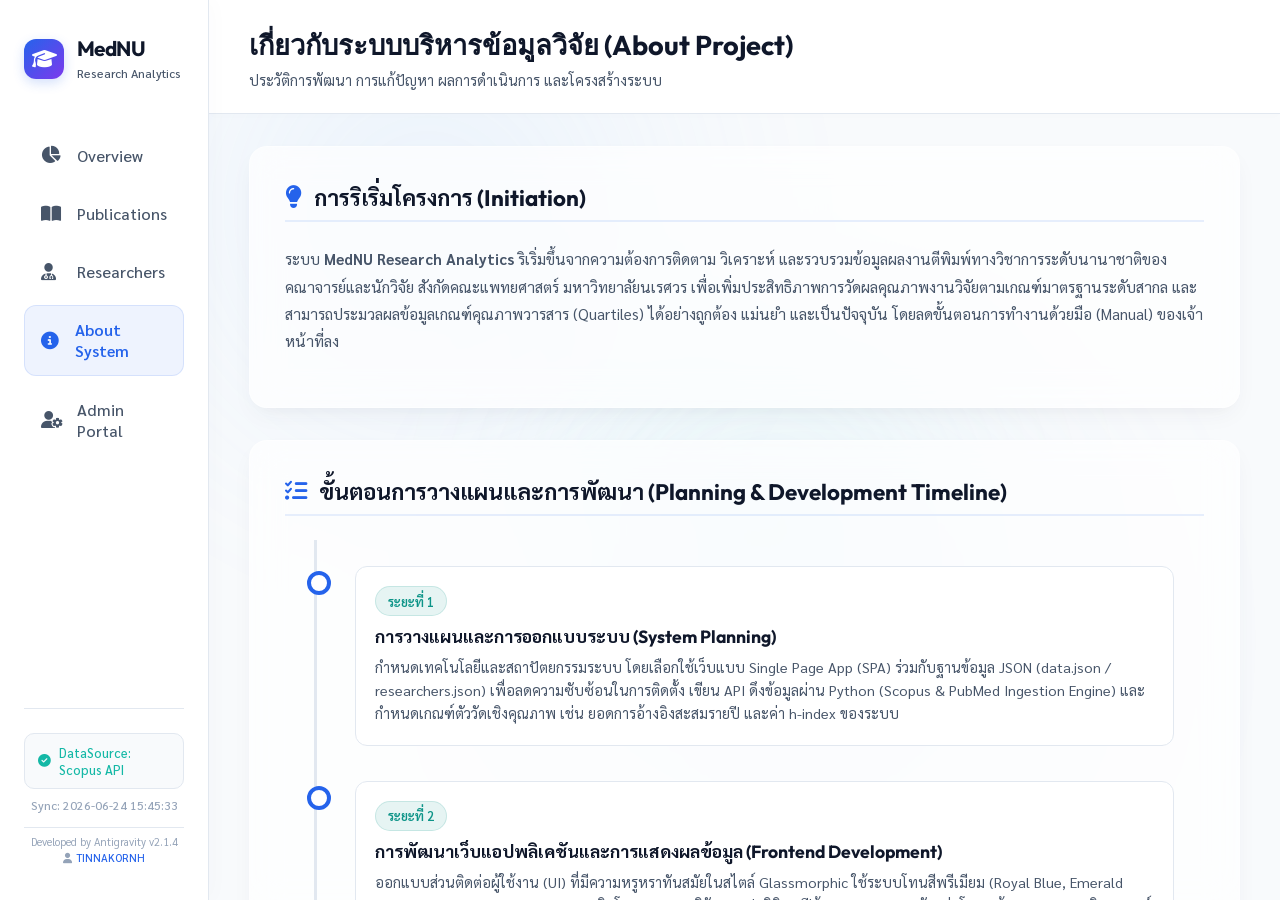
==== about.html @ 609b854b "Update about.html with detailed project review summaries" ====
<!DOCTYPE html>
<html lang="th">
<head>
    <meta charset="UTF-8">
    <meta name="viewport" content="width=device-width, initial-scale=1.0">
    <title>เกี่ยวกับระบบ - MedNU Research Analytics</title>
    <!-- Google Fonts -->
    <link rel="preconnect" href="https://fonts.googleapis.com">
    <link rel="preconnect" href="https://fonts.gstatic.com" crossorigin>
    <link href="https://fonts.googleapis.com/css2?family=Inter:wght@300;400;500;600;700&family=Outfit:wght@400;500;600;700;800&family=Sarabun:wght@300;400;500;600;700&display=swap" rel="stylesheet">
    <!-- FontAwesome Icons -->
    <link rel="stylesheet" href="https://cdnjs.cloudflare.com/ajax/libs/font-awesome/6.4.0/css/all.min.css">
    <!-- Main CSS stylesheet -->
    <link rel="stylesheet" href="styles.css">
    <style>
        body {
            font-family: 'Sarabun', 'Inter', sans-serif;
        }
        .about-card {
            background: rgba(255, 255, 255, 0.7);
            backdrop-filter: blur(16px);
            -webkit-backdrop-filter: blur(16px);
            border: 1px solid rgba(255, 255, 255, 0.4);
            border-radius: 18px;
            padding: 2.2rem;
            margin-bottom: 2rem;
            box-shadow: var(--shadow-soft);
        }
        .about-section-title {
            font-family: 'Outfit', 'Sarabun', sans-serif;
            font-size: 1.4rem;
            font-weight: 700;
            color: var(--text-primary);
            margin-bottom: 1.5rem;
            display: flex;
            align-items: center;
            gap: 0.75rem;
            border-bottom: 2.5px solid var(--accent-blue-glow);
            padding-bottom: 0.5rem;
        }
        .about-section-title i {
            color: var(--accent-blue);
        }
        .timeline {
            position: relative;
            max-width: 1200px;
            margin: 0 auto;
            padding: 1rem 0;
        }
        .timeline::after {
            content: '';
            position: absolute;
            width: 3px;
            background-color: var(--border-color);
            top: 0;
            bottom: 0;
            left: 30px;
            margin-left: -1.5px;
        }
        .timeline-item {
            padding: 10px 30px 25px 70px;
            position: relative;
            background-color: inherit;
            width: 100%;
        }
        .timeline-item::after {
            content: '';
            position: absolute;
            width: 16px;
            height: 16px;
            left: 22px;
            background-color: #ffffff;
            border: 4px solid var(--accent-blue);
            top: 15px;
            border-radius: 50%;
            z-index: 1;
            transition: all 0.2s ease;
        }
        .timeline-item:hover::after {
            transform: scale(1.2);
            background-color: var(--accent-blue);
        }
        .timeline-content {
            padding: 1.2rem;
            background: #ffffff;
            position: relative;
            border-radius: 12px;
            border: 1px solid var(--border-color);
            box-shadow: var(--shadow-sm);
        }
        .timeline-content h3 {
            font-family: 'Outfit', 'Sarabun', sans-serif;
            font-size: 1.1rem;
            font-weight: 700;
            margin-bottom: 0.5rem;
            color: var(--text-primary);
        }
        .timeline-content p {
            font-size: 0.9rem;
            color: var(--text-secondary);
            line-height: 1.6;
        }
        /* Sitemap Visual Style */
        .sitemap-grid {
            display: grid;
            grid-template-columns: repeat(auto-fit, minmax(220px, 1fr));
            gap: 1.5rem;
            margin-top: 1.5rem;
        }
        .sitemap-node {
            background: #ffffff;
            border: 1.5px solid var(--border-color);
            border-radius: 14px;
            padding: 1.5rem;
            text-align: center;
            transition: all 0.2s ease;
            cursor: pointer;
            text-decoration: none;
            display: block;
        }
        .sitemap-node:hover {
            transform: translateY(-3px);
            border-color: var(--accent-blue);
            box-shadow: var(--shadow-hover);
        }
        .sitemap-node i {
            font-size: 2.2rem;
            margin-bottom: 1rem;
            background: linear-gradient(135deg, var(--accent-blue), var(--accent-purple));
            -webkit-background-clip: text;
            -webkit-text-fill-color: transparent;
        }
        .sitemap-node h4 {
            font-family: 'Outfit', 'Sarabun', sans-serif;
            font-size: 1.05rem;
            font-weight: 700;
            color: var(--text-primary);
            margin-bottom: 0.5rem;
        }
        .sitemap-node p {
            font-size: 0.8rem;
            color: var(--text-secondary);
            line-height: 1.4;
        }
        .sitemap-connector {
            display: flex;
            align-items: center;
            justify-content: center;
            color: var(--text-muted);
            font-size: 1.5rem;
        }
        /* Status badge */
        .status-badge-custom {
            display: inline-flex;
            align-items: center;
            gap: 0.4rem;
            padding: 0.35rem 0.75rem;
            border-radius: 20px;
            font-size: 0.8rem;
            font-weight: 600;
            background: rgba(13, 148, 136, 0.1);
            color: var(--accent-teal);
            border: 1px solid rgba(13, 148, 136, 0.15);
        }
        .badge-purple {
            background: rgba(124, 58, 237, 0.1);
            color: var(--accent-purple);
            border: 1px solid rgba(124, 58, 237, 0.15);
        }
        /* Bullet Lists spacing */
        .thai-list {
            margin-left: 1.2rem;
            font-size: 0.9rem;
            color: var(--text-secondary);
            line-height: 1.7;
        }
        .thai-list li {
            margin-bottom: 0.4rem;
        }
    </style>
</head>
<body>
    <div class="glass-bg-blobs">
        <div class="blob blob-1"></div>
        <div class="blob blob-2"></div>
        <div class="blob blob-3"></div>
    </div>

    <div class="app-container">
        <!-- Sidebar Navigation -->
        <aside class="sidebar">
            <div class="sidebar-header">
                <div class="logo-icon">
                    <i class="fa-solid fa-graduation-cap"></i>
                </div>
                <div class="logo-text">
                    <h2>MedNU</h2>
                    <span>Research Analytics</span>
                </div>
            </div>
            
            <nav class="sidebar-nav">
                <a href="index.html" class="nav-item">
                    <i class="fa-solid fa-chart-pie"></i>
                    <span>Overview</span>
                </a>
                <a href="index.html#publications" class="nav-item">
                    <i class="fa-solid fa-book-open"></i>
                    <span>Publications</span>
                </a>
                <a href="index.html#authors" class="nav-item">
                    <i class="fa-solid fa-user-doctor"></i>
                    <span>Researchers</span>
                </a>
                <a href="about.html" class="nav-item active">
                    <i class="fa-solid fa-circle-info"></i>
                    <span>About System</span>
                </a>
                <a href="admin.html" class="nav-item">
                    <i class="fa-solid fa-user-gear"></i>
                    <span>Admin Portal</span>
                </a>
            </nav>

            <div class="sidebar-footer">
                <div class="datasource-badge" id="data-source-badge" style="color: #14b8a6; background: #f8fafc; border: 1px solid var(--border-color);">
                    <i class="fa-solid fa-circle-check"></i>
                    <span>DataSource: Scopus API</span>
                </div>
                <div class="updated-time" id="retrieved-at">
                    Sync: 2026-06-24 15:45:33
                </div>
                <div class="app-footnote" style="font-size: 0.68rem; color: var(--text-muted); text-align: center; margin-top: 0.4rem; line-height: 1.4; border-top: 1px solid var(--border-color); padding-top: 0.4rem; width: 100%;">
                    Developed by Antigravity v2.1.4<br><i class="fa-solid fa-user" style="font-size: 0.65rem; margin-right: 0.2rem; color: var(--text-muted);"></i><a href="mailto:tinnakornh@gmail.com" style="color: var(--accent-blue); text-decoration: none; font-weight: 500;">TINNAKORNH</a>
                </div>
            </div>
        </aside>

        <!-- Main Content Area -->
        <main class="main-content">
            <!-- Header -->
            <header class="content-header">
                <div class="header-title">
                    <h1>เกี่ยวกับระบบบริหารข้อมูลวิจัย (About Project)</h1>
                    <p>ประวัติการพัฒนา การแก้ปัญหา ผลการดำเนินการ และโครงสร้างระบบ</p>
                </div>
            </header>

            <!-- Scrollable Content Area -->
            <div class="dashboard-scroll-area">
                
                <!-- Section 1: Overview & Initiation -->
                <div class="about-card">
                    <div class="about-section-title">
                        <i class="fa-solid fa-lightbulb"></i>
                        <span>การริเริ่มโครงการ (Initiation)</span>
                    </div>
                    <p style="font-size: 0.95rem; color: var(--text-secondary); line-height: 1.8; margin-bottom: 1rem;">
                        ระบบ <strong>MedNU Research Analytics</strong> ริเริ่มขึ้นจากความต้องการติดตาม วิเคราะห์ และรวบรวมข้อมูลผลงานตีพิมพ์ทางวิชาการระดับนานาชาติของคณาจารย์และนักวิจัย สังกัดคณะแพทยศาสตร์ มหาวิทยาลัยนเรศวร เพื่อเพิ่มประสิทธิภาพการวัดผลคุณภาพงานวิจัยตามเกณฑ์มาตรฐานระดับสากล และสามารถประมวลผลข้อมูลเกณฑ์คุณภาพวารสาร (Quartiles) ได้อย่างถูกต้อง แม่นยำ และเป็นปัจจุบัน โดยลดขั้นตอนการทำงานด้วยมือ (Manual) ของเจ้าหน้าที่ลง
                    </p>
                </div>

                <!-- Section 2: Timeline of Project (Planning & Development) -->
                <div class="about-card">
                    <div class="about-section-title">
                        <i class="fa-solid fa-list-check"></i>
                        <span>ขั้นตอนการวางแผนและการพัฒนา (Planning & Development Timeline)</span>
                    </div>
                    
                    <div class="timeline">
                        <div class="timeline-item">
                            <div class="timeline-content">
                                <span class="status-badge-custom">ระยะที่ 1</span>
                                <h3 style="margin-top: 0.5rem;">การวางแผนและการออกแบบระบบ (System Planning)</h3>
                                <p>กำหนดเทคโนโลยีและสถาปัตยกรรมระบบ โดยเลือกใช้เว็บแบบ Single Page App (SPA) ร่วมกับฐานข้อมูล JSON (data.json / researchers.json) เพื่อลดความซับซ้อนในการติดตั้ง เขียน API ดึงข้อมูลผ่าน Python (Scopus & PubMed Ingestion Engine) และกำหนดเกณฑ์ตัววัดเชิงคุณภาพ เช่น ยอดการอ้างอิงสะสมรายปี และค่า h-index ของระบบ</p>
                            </div>
                        </div>

                        <div class="timeline-item">
                            <div class="timeline-content">
                                <span class="status-badge-custom">ระยะที่ 2</span>
                                <h3 style="margin-top: 0.5rem;">การพัฒนาเว็บแอปพลิเคชันและการแสดงผลข้อมูล (Frontend Development)</h3>
                                <p>ออกแบบส่วนติดต่อผู้ใช้งาน (UI) ที่มีความหรูหราทันสมัยในสไตล์ Glassmorphic ใช้ระบบโทนสีพรีเมียม (Royal Blue, Emerald Teal, Soft Indigo) แสดงผล KPI การเติบโตของผลงานวิจัย กราฟสถิติรายปีด้วย Chart.js และจัดกลุ่มโครงสร้างแผนก/สาขาวิชาแพทย์ได้อย่างสมบูรณ์แบบ</p>
                            </div>
                        </div>

                        <div class="timeline-item">
                            <div class="timeline-content">
                                <span class="status-badge-custom">ระยะที่ 3</span>
                                <h3 style="margin-top: 0.5rem;">การเชื่อมโยงระบบจัดการข้อมูลแบบ On-Demand (Admin Portal Sync)</h3>
                                <p>พัฒนาชุดควบคุม Admin Portal ที่สามารถจัดการรายชื่อนักวิจัย (Add/Edit/Delete Researchers) และเพิ่มฟีเจอร์กรอกข้อมูลบรรณานุกรมสำหรับบทความวิจัยที่ตกหล่น (เช่น Volume, Issue, Pages) พร้อมทั้งระบบการแปลง/บันทึกไฟล์สถิติในรูปแบบ Excel (CSV)</p>
                            </div>
                        </div>
                    </div>
                </div>

                <!-- Section 3: Troubleshooting -->
                <div class="about-card">
                    <div class="about-section-title">
                        <i class="fa-solid fa-screwdriver-wrench"></i>
                        <span>การแก้ไขปัญหาสำคัญในระหว่างพัฒนา (Troubleshooting)</span>
                    </div>
                    <ul class="thai-list">
                        <li><strong>ปัญหาข้อมูล Quartiles ไม่สลับตาม Selector:</strong> ได้รับการแก้ไขโดยการแยกฟิลด์เก็บข้อมูล Quartiles แยกขาดจากกันในฐานข้อมูล JSON สำหรับวารสารทั้งสองรูปแบบ (`quartile_scopus` และ `quartile_scimago`) ทำให้ฝั่งเบราว์เซอร์สามารถดึงค่าเพื่อแสดงสถิติและเครื่องหมายติ๊กถูกได้สอดคล้องตามตัวเลือกอย่างสมบูรณ์แบบ</li>
                        <li><strong>ปัญหาตาราง Matrix รายงานล้นขอบจอ:</strong> แก้ไขโดยการใช้หลักการเขียนบรรณานุกรมมาตรฐาน โดยการยุบข้อมูล Volume, Issue, Art No., และ Pages เข้าไปไว้ในคอลัมน์ Source Title รวมถึงกรองให้แสดงผลเฉพาะ First Author และ Corresponding Author ช่วยลดความกว้างของตารางและแสดงผลได้อย่างเหมาะสม พร้อมระบบจัดระเบียบ CSS แบบ Scroll wrapper</li>
                        <li><strong>ปัญหาข้อจำกัด API Key ภายนอกเน็ตเวิร์กมหาวิทยาลัย:</strong> เนื่องจาก Scopus API จะจำกัดสิทธิ์การขอข้อมูลหากดึงจากภายนอกไอพีมหาวิทยาลัย จึงได้จำกัดสิทธิ์การอัปเดตข้อมูล (Sync) ให้ทำได้เฉพาะในส่วนของ Admin Portal เพื่อให้ผู้ดูแลระบบที่เชื่อมต่อ NU Network หรือต่อ NU VPN เท่านั้นเป็นคนสั่งการดึงข้อมูล ส่วนหน้า Dashboard บุคคลทั่วไปได้เปลี่ยนปุ่มให้ทำหน้าที่รีเฟรชหน้าจอ (UI Refresh) แทน เพื่อความปลอดภัยของข้อมูลและรักษาความสมบูรณ์ 100% ของข้อมูลระบบ</li>
                        <li><strong>การรักษาความปลอดภัยของบัญชีผู้ใช้ใน Footnote:</strong> ทำการถอนข้อความระบุชื่อบัญชีตรงๆ (Account:) ออกเพื่อความปลอดภัยจากการอ่านข้อมูลหน้าจอ และทดแทนด้วยไอคอนสัญลักษณ์ระบุตัวตนบุคคลเพื่อความเป็นระเบียบและเป็นสากล</li>
                    </ul>
                </div>

                <!-- Section 4: Project Outcomes -->
                <div class="about-card">
                    <div class="about-section-title">
                        <i class="fa-solid fa-square-poll-vertical"></i>
                        <span>ผลการดำเนินการปัจจุบัน (Project Outcomes)</span>
                    </div>
                    <ul class="thai-list">
                        <li><strong>ยอดข้อมูลสิ่งพิมพ์สะสม:</strong> ระบบรองรับและจัดแสดงสถิติงานวิจัยสะสมของคณะแพทยศาสตร์มากกว่า 870 รายการ พร้อมประมวลผลคำนวณ h-index แบบเรียลไทม์บนหน้าจอ Dashboard</li>
                        <li><strong>เวอร์ชันที่เสถียรและระบบซอร์สโค้ด:</strong> พัฒนาเสร็จสิ้นบนโครงสร้างระบบเวอร์ชันเสถียร <strong>v2.1.4 Stable</strong> และอัปโหลดไฟล์โปรเจกต์ทั้งหมดขึ้นเก็บรักษาบน GitHub Repository เรียบร้อยแล้ว</li>
                        <li><strong>การประมวลรายงานเพื่อส่งต่อผู้บริหาร:</strong> ตารางรายงาน Reports Matrix มีความพร้อม 100% ในการจัดทำสเปรดชีตวิเคราะห์และดาวน์โหลดข้อมูลในรูปแบบ CSV (Excel) เพื่อใช้เสนอผู้บริหารคณะแพทยศาสตร์ได้ทันที</li>
                    </ul>
                </div>

                <!-- Section 5: Future Enhancements -->
                <div class="about-card">
                    <div class="about-section-title">
                        <i class="fa-solid fa-forward-step"></i>
                        <span>แนวทางการพัฒนาต่อเนื่องในอนาคต (Future Developments)</span>
                    </div>
                    <ul class="thai-list">
                        <li><strong>ระบบส่งรายงานอีเมล์อัตโนมัติ (Email Reporting Integration):</strong> พัฒนาระบบส่งรายงานสรุปสถิติประจำเดือนไปยังผู้บริหารหรือผู้ดูแลระบบที่กำหนดผ่านโปรโตคอล SMTP (ส่งตรงไปยังอีเมล tinnakornh@nu.ac.th) ทันทีหลังจากดำเนินการประสานข้อมูลเสร็จสิ้น</li>
                        <li><strong>ระบบแสดงผลความร่วมมือระหว่างเครือข่ายวิจัย (Research Collaboration Map):</strong> แสดงกราฟโครงข่ายเชื่อมโยงผู้วิจัยหลักและผู้วิจัยร่วมทั้งภายในและต่างประเทศเพื่อวิเคราะห์ความเข้มแข็งของการสร้างผลงานวิชาการ</li>
                        <li><strong>ระบบแจ้งเตือนผลงานวิจัยตีพิมพ์ใหม่ทางไลน์ (LINE Notify/Chatbot Integration):</strong> ส่งการแจ้งเตือนสถิติบทความที่ได้รับการตีพิมพ์ใหม่แบบอัตโนมัติเข้ากลุ่มไลน์ของหน่วยงานเพื่อเผยแพร่ความสำเร็จ</li>
                    </ul>
                </div>

                <!-- Section 6: Sitemap -->
                <div class="about-card">
                    <div class="about-section-title">
                        <i class="fa-solid fa-sitemap"></i>
                        <span>แผนที่เว็บไซต์ (Site Map)</span>
                    </div>
                    <p style="font-size: 0.9rem; color: var(--text-secondary); margin-bottom: 1.2rem;">
                        คลิกที่การ์ดด้านล่างเพื่อสลับหรือเข้าถึงหน้าต่างๆ ภายในระบบบริหารข้อมูลวิจัย:
                    </p>
                    
                    <div class="sitemap-grid">
                        <a href="index.html" class="sitemap-node">
                            <i class="fa-solid fa-chart-pie"></i>
                            <h4>หน้าหลัก Dashboard</h4>
                            <p>แสดงผลสถิติ ภาพรวมงานวิจัย กราฟสถิติต่างๆ และรายชื่อผู้วิจัย</p>
                        </a>

                        <a href="about.html" class="sitemap-node" style="border-color: var(--accent-blue); background: var(--accent-blue-glow);">
                            <i class="fa-solid fa-circle-info" style="background: linear-gradient(135deg, var(--accent-blue), var(--accent-purple)); -webkit-background-clip: text; -webkit-text-fill-color: transparent;"></i>
                            <h4>เกี่ยวกับระบบ (หน้านี้)</h4>
                            <p>ข้อมูลความเป็นมา โครงสร้างเว็บไซต์ และแนวทางการพัฒนาระบบ</p>
                        </a>

                        <a href="admin.html" class="sitemap-node">
                            <i class="fa-solid fa-user-gear"></i>
                            <h4>หน้าหลัก Admin Portal</h4>
                            <p>เครื่องมือสำหรับจัดการรายชื่อนักวิจัย แก้ไขบทความ และซิงก์ฐานข้อมูล</p>
                        </a>

                        <a href="report.html" class="sitemap-node">
                            <i class="fa-solid fa-file-invoice"></i>
                            <h4>หน้ารายงาน Reports Matrix</h4>
                            <p>ตาราง Spreadsheet วิเคราะห์ช่วงปีสถิติและจัดจำแนกระดับ Quartile (เฉพาะ Admin)</p>
                        </a>
                    </div>
                </div>

                <!-- Section 7: Footnote Card -->
                <div class="about-card" style="display: flex; justify-content: center; align-items: center; padding: 1.5rem; background: rgba(255, 255, 255, 0.75);">
                    <div style="text-align: center; max-width: 320px; width: 100%;">
                        <div style="font-size: 0.85rem; color: var(--text-muted); text-align: center; line-height: 1.6; width: 100%;">
                            Developed by Antigravity v2.1.4<br><i class="fa-solid fa-user" style="font-size: 0.65rem; margin-right: 0.2rem; color: var(--text-muted);"></i><a href="mailto:tinnakornh@gmail.com" style="color: var(--accent-blue); text-decoration: none; font-weight: 600;">TINNAKORNH</a>
                        </div>
                    </div>
                </div>

            </div>
        </main>
    </div>
</body>
</html>
---- styles.css ----
:root {
    --bg-primary: #f8fafc;
    --bg-surface: #ffffff;
    --border-color: #e2e8f0;
    
    --text-primary: #0f172a;
    --text-secondary: #475569;
    --text-muted: #94a3b8;
    
    --accent-blue: #2563eb;
    --accent-blue-glow: rgba(37, 99, 235, 0.1);
    --accent-purple: #7c3aed;
    --accent-purple-glow: rgba(124, 58, 237, 0.1);
    --accent-teal: #0d9488;
    --accent-teal-glow: rgba(13, 148, 136, 0.1);
    --accent-gold: #d97706;
    --accent-gold-glow: rgba(217, 119, 6, 0.1);
    
    --sidebar-width: 260px;
    --font-heading: 'Outfit', sans-serif;
    --font-body: 'Inter', sans-serif;
    --shadow-soft: 0 10px 25px -5px rgba(51, 65, 85, 0.05), 0 8px 16px -6px rgba(51, 65, 85, 0.03);
    --shadow-hover: 0 20px 30px -10px rgba(51, 65, 85, 0.1), 0 10px 20px -8px rgba(51, 65, 85, 0.05);
}

* {
    margin: 0;
    padding: 0;
    box-sizing: border-box;
}

body {
    background-color: var(--bg-primary);
    color: var(--text-primary);
    font-family: var(--font-body);
    overflow: hidden;
    height: 100vh;
    width: 100vw;
}

/* Elegant Soft Background Blobs */
.glass-bg-blobs {
    position: fixed;
    top: 0;
    left: 0;
    width: 100%;
    height: 100%;
    z-index: -1;
    overflow: hidden;
    pointer-events: none;
}

.blob {
    position: absolute;
    border-radius: 50%;
    filter: blur(100px);
    opacity: 0.15;
    animation: pulse 15s infinite alternate;
}

.blob-1 {
    top: -10%;
    left: 10%;
    width: 600px;
    height: 600px;
    background: radial-gradient(circle, #93c5fd 0%, transparent 80%);
}

.blob-2 {
    bottom: -10%;
    right: 10%;
    width: 700px;
    height: 700px;
    background: radial-gradient(circle, #c7d2fe 0%, transparent 80%);
    animation-delay: -5s;
}

.blob-3 {
    top: 30%;
    left: 40%;
    width: 500px;
    height: 500px;
    background: radial-gradient(circle, #99f6e4 0%, transparent 80%);
    animation-delay: -10s;
}

@keyframes pulse {
    0% { transform: translate(0, 0) scale(1); }
    100% { transform: translate(40px, 20px) scale(1.1); }
}

/* App Container Layout */
.app-container {
    display: flex;
    height: 100vh;
    width: 100vw;
}

/* Sidebar Styling - Sleek light theme */
.sidebar {
    width: var(--sidebar-width);
    background: #ffffff;
    border-right: 1px solid var(--border-color);
    padding: 2.2rem 1.5rem;
    display: flex;
    flex-direction: column;
    z-index: 10;
    box-shadow: 4px 0 20px rgba(51, 65, 85, 0.02);
}

.sidebar-header {
    display: flex;
    align-items: center;
    gap: 0.8rem;
    margin-bottom: 3rem;
}

.logo-icon {
    width: 40px;
    height: 40px;
    border-radius: 12px;
    background: linear-gradient(135deg, var(--accent-blue), var(--accent-purple));
    display: flex;
    align-items: center;
    justify-content: center;
    font-size: 1.25rem;
    color: #ffffff;
    box-shadow: 0 4px 12px rgba(37, 99, 235, 0.2);
}

.logo-text h2 {
    font-family: var(--font-heading);
    font-size: 1.3rem;
    font-weight: 700;
    color: var(--text-primary);
    letter-spacing: -0.5px;
}

.logo-text span {
    font-size: 0.75rem;
    color: var(--text-secondary);
    font-weight: 500;
}

.sidebar-nav {
    display: flex;
    flex-direction: column;
    gap: 0.5rem;
    flex-grow: 1;
}

.nav-item {
    display: flex;
    align-items: center;
    gap: 1rem;
    padding: 0.85rem 1rem;
    border-radius: 12px;
    color: var(--text-secondary);
    text-decoration: none;
    font-weight: 500;
    transition: all 0.2s ease;
    border: 1px solid transparent;
}

.nav-item i {
    font-size: 1.1rem;
    width: 20px;
}

.nav-item:hover {
    color: var(--accent-blue);
    background: #f1f5f9;
}

.nav-item.active {
    color: var(--accent-blue);
    background: rgba(37, 99, 235, 0.08);
    border-color: rgba(37, 99, 235, 0.12);
    font-weight: 600;
}

.sidebar-footer {
    border-top: 1px solid var(--border-color);
    padding-top: 1.5rem;
    display: flex;
    flex-direction: column;
    gap: 0.5rem;
}

.datasource-badge {
    background: #f8fafc;
    padding: 0.6rem 0.8rem;
    border-radius: 10px;
    display: flex;
    align-items: center;
    gap: 0.5rem;
    font-size: 0.8rem;
    color: var(--text-secondary);
    border: 1px solid var(--border-color);
    font-weight: 500;
}

.updated-time {
    font-size: 0.75rem;
    color: var(--text-muted);
    text-align: center;
    font-weight: 500;
}

/* Main Content Styling */
.main-content {
    flex-grow: 1;
    display: flex;
    flex-direction: column;
    background: transparent;
    overflow: hidden;
}

.content-header {
    padding: 1.5rem 2.5rem;
    border-bottom: 1px solid var(--border-color);
    display: flex;
    justify-content: space-between;
    align-items: center;
    background: #ffffff;
    box-shadow: 0 2px 10px rgba(51, 65, 85, 0.01);
}

.header-title h1 {
    font-family: var(--font-heading);
    font-size: 1.7rem;
    font-weight: 700;
    color: var(--text-primary);
    margin-bottom: 0.25rem;
}

.header-title p {
    color: var(--text-secondary);
    font-size: 0.9rem;
    font-weight: 400;
}

.header-controls {
    display: flex;
    align-items: center;
    gap: 1rem;
}

.filter-group {
    background: #ffffff;
    border: 1px solid var(--border-color);
    padding: 0.5rem 1rem;
    border-radius: 12px;
    display: flex;
    align-items: center;
    gap: 0.5rem;
    font-size: 0.85rem;
    color: var(--text-secondary);
    box-shadow: 0 2px 6px rgba(0, 0, 0, 0.02);
}

.filter-group select {
    background: transparent;
    border: none;
    color: var(--text-primary);
    font-weight: 600;
    cursor: pointer;
    outline: none;
}

.btn {
    border-radius: 12px;
    padding: 0.6rem 1.2rem;
    font-size: 0.85rem;
    font-weight: 600;
    cursor: pointer;
    border: 1px solid transparent;
    display: flex;
    align-items: center;
    gap: 0.5rem;
    transition: all 0.2s ease;
}

.btn-refresh {
    background: linear-gradient(135deg, var(--accent-blue), var(--accent-purple));
    color: #ffffff;
    box-shadow: 0 4px 12px rgba(37, 99, 235, 0.15);
}

.btn-refresh:hover {
    transform: translateY(-1px);
    box-shadow: 0 6px 16px rgba(37, 99, 235, 0.25);
}

/* Dashboard Sections */
.dashboard-scroll-area {
    padding: 2rem 2.5rem;
    overflow-y: auto;
    flex-grow: 1;
}

.dashboard-section {
    display: none;
}

.dashboard-section.active {
    display: block;
}

/* KPI Cards Layout */
.kpi-grid {
    display: grid;
    grid-template-columns: repeat(auto-fit, minmax(220px, 1fr));
    gap: 1.5rem;
    margin-bottom: 2rem;
}

.kpi-card {
    background: var(--bg-surface);
    border: 1px solid var(--border-color);
    border-radius: 16px;
    padding: 1.5rem;
    display: flex;
    flex-direction: column;
    justify-content: space-between;
    box-shadow: var(--shadow-soft);
    transition: transform 0.2s ease, box-shadow 0.2s ease;
}

.kpi-card:hover {
    transform: translateY(-3px);
    box-shadow: var(--shadow-hover);
}

.kpi-header {
    display: flex;
    justify-content: space-between;
    align-items: flex-start;
    margin-bottom: 0.8rem;
}

.kpi-title {
    color: var(--text-secondary);
    font-size: 0.85rem;
    font-weight: 600;
    text-transform: uppercase;
    letter-spacing: 0.5px;
}

.kpi-icon {
    width: 36px;
    height: 36px;
    border-radius: 10px;
    display: flex;
    align-items: center;
    justify-content: center;
    font-size: 1.1rem;
}

.icon-blue { background: rgba(37, 99, 235, 0.08); color: var(--accent-blue); }
.icon-purple { background: rgba(124, 58, 237, 0.08); color: var(--accent-purple); }
.icon-teal { background: rgba(13, 148, 136, 0.08); color: var(--accent-teal); }
.icon-gold { background: rgba(217, 119, 6, 0.08); color: var(--accent-gold); }

.kpi-value {
    font-family: var(--font-heading);
    font-size: 2.1rem;
    font-weight: 700;
    margin-bottom: 0.4rem;
    color: var(--text-primary);
}

.kpi-value.value-small {
    font-size: 1.2rem;
    white-space: nowrap;
    overflow: hidden;
    text-overflow: ellipsis;
}

.kpi-footer {
    font-size: 0.8rem;
    color: var(--text-muted);
}

.trend {
    display: flex;
    align-items: center;
    gap: 0.25rem;
    font-weight: 600;
}

.trend-up { color: var(--accent-teal); }

/* Charts Grid */
.charts-grid {
    display: grid;
    grid-template-columns: repeat(2, 1fr);
    gap: 1.5rem;
}

.chart-card {
    background: var(--bg-surface);
    border: 1px solid var(--border-color);
    border-radius: 18px;
    padding: 1.5rem;
    display: flex;
    flex-direction: column;
    gap: 1rem;
    box-shadow: var(--shadow-soft);
}

.large-chart {
    grid-column: span 2;
}

.chart-card h3 {
    font-family: var(--font-heading);
    font-size: 1.1rem;
    font-weight: 600;
    display: flex;
    align-items: center;
    gap: 0.5rem;
    color: var(--text-primary);
}

.chart-container {
    position: relative;
    width: 100%;
    height: 300px;
}

/* Tables and In-page Content */
.section-card {
    background: var(--bg-surface);
    border: 1px solid var(--border-color);
    border-radius: 18px;
    padding: 2rem;
    display: flex;
    flex-direction: column;
    gap: 1.5rem;
    min-height: 500px;
    box-shadow: var(--shadow-soft);
}

.section-card-header {
    display: flex;
    justify-content: space-between;
    align-items: center;
    flex-wrap: wrap;
    gap: 1rem;
}

.section-card-header h2 {
    font-family: var(--font-heading);
    font-size: 1.3rem;
    font-weight: 700;
    display: flex;
    align-items: center;
    gap: 0.5rem;
}

.search-box {
    position: relative;
    width: 320px;
}

.search-box i {
    position: absolute;
    left: 1rem;
    top: 50%;
    transform: translateY(-50%);
    color: var(--text-muted);
}

.search-box input {
    width: 100%;
    background: #f8fafc;
    border: 1px solid var(--border-color);
    padding: 0.65rem 1rem 0.65rem 2.5rem;
    border-radius: 12px;
    color: var(--text-primary);
    font-size: 0.85rem;
    transition: all 0.2s ease;
}

.search-box input:focus {
    outline: none;
    border-color: var(--accent-blue);
    background: #ffffff;
    box-shadow: 0 0 10px rgba(37, 99, 235, 0.08);
}

.table-container {
    width: 100%;
    overflow-x: auto;
    flex-grow: 1;
}

.data-table {
    width: 100%;
    border-collapse: collapse;
    text-align: left;
    font-size: 0.9rem;
}

.data-table th {
    color: var(--text-secondary);
    font-weight: 600;
    padding: 1rem;
    border-bottom: 2px solid var(--border-color);
}

.data-table td {
    padding: 1rem;
    border-bottom: 1px solid var(--border-color);
    color: var(--text-secondary);
    vertical-align: middle;
}

.data-table tbody tr {
    transition: background 0.15s ease;
}

.data-table tbody tr:hover {
    background: #f8fafc;
}

.data-table td .title-link {
    color: var(--text-primary);
    font-weight: 600;
    text-decoration: none;
    transition: color 0.15s ease;
    display: block;
    margin-bottom: 0.25rem;
    line-height: 1.4;
}

.data-table td .title-link:hover {
    color: var(--accent-blue);
}

.data-table td .doi-badge {
    display: inline-flex;
    align-items: center;
    gap: 0.3rem;
    font-size: 0.75rem;
    color: var(--text-secondary);
    background: #f1f5f9;
    padding: 0.15rem 0.4rem;
    border-radius: 6px;
    text-decoration: none;
    border: 1px solid var(--border-color);
    transition: all 0.15s ease;
}

.data-table td .doi-badge:hover {
    background: var(--accent-blue-glow);
    color: var(--accent-blue);
    border-color: rgba(37, 99, 235, 0.2);
}

.data-table td .researcher-tags {
    font-size: 0.8rem;
    color: var(--text-primary);
}

.pagination-footer {
    display: flex;
    justify-content: space-between;
    align-items: center;
    margin-top: 1rem;
    border-top: 1px solid var(--border-color);
    padding-top: 1rem;
}

.pagination-info {
    font-size: 0.85rem;
    color: var(--text-secondary);
}

.pagination-buttons {
    display: flex;
    gap: 0.5rem;
}

.btn-nav {
    background: #ffffff;
    border: 1px solid var(--border-color);
    color: var(--text-secondary);
    box-shadow: 0 2px 4px rgba(0, 0, 0, 0.02);
}

.btn-nav:hover:not(:disabled) {
    background: #f1f5f9;
    color: var(--text-primary);
}

.btn-nav:disabled {
    opacity: 0.5;
    cursor: not-allowed;
}

/* Researchers Section - Light grid */
.authors-list-grid {
    display: grid;
    grid-template-columns: repeat(auto-fill, minmax(280px, 1fr));
    gap: 1.5rem;
}

.author-card {
    background: #ffffff;
    border: 1px solid var(--border-color);
    border-radius: 16px;
    padding: 1.5rem;
    display: flex;
    flex-direction: column;
    gap: 1rem;
    box-shadow: var(--shadow-soft);
    transition: all 0.2s ease;
}

.author-card:hover {
    transform: translateY(-3px);
    border-color: rgba(37, 99, 235, 0.25);
    box-shadow: var(--shadow-hover);
}

.author-card-header {
    display: flex;
    align-items: center;
    gap: 1rem;
}

.author-avatar {
    width: 48px;
    height: 48px;
    border-radius: 50%;
    background: linear-gradient(135deg, #dbeafe, #f3e8ff);
    display: flex;
    align-items: center;
    justify-content: center;
    font-size: 1.2rem;
    font-weight: 700;
    color: var(--accent-blue);
    border: 1px solid var(--border-color);
}

.author-info h4 {
    font-family: var(--font-heading);
    font-size: 1.05rem;
    font-weight: 600;
    color: var(--text-primary);
}

.author-info p {
    font-size: 0.8rem;
    color: var(--text-secondary);
}

.author-stats {
    display: grid;
    grid-template-columns: repeat(2, 1fr);
    gap: 0.5rem;
    border-top: 1px solid var(--border-color);
    padding-top: 1rem;
}

.author-stat-item {
    display: flex;
    flex-direction: column;
}

.author-stat-label {
    font-size: 0.75rem;
    color: var(--text-muted);
    font-weight: 500;
}

.author-stat-value {
    font-family: var(--font-heading);
    font-size: 1.1rem;
    font-weight: 700;
    color: var(--text-primary);
}

/* Clickable Author Card pointer */
.author-card {
    cursor: pointer;
}

/* Modal Overlay style */
.modal-overlay {
    position: fixed;
    top: 0;
    left: 0;
    width: 100vw;
    height: 100vh;
    background: rgba(15, 23, 42, 0.4);
    backdrop-filter: blur(8px);
    -webkit-backdrop-filter: blur(8px);
    z-index: 100;
    display: flex;
    align-items: center;
    justify-content: center;
    opacity: 0;
    pointer-events: none;
    transition: opacity 0.3s ease;
}

.modal-overlay.active {
    opacity: 1;
    pointer-events: auto;
}

/* Modal Card Style */
.modal-card {
    background: #ffffff;
    border: 1px solid var(--border-color);
    border-radius: 20px;
    width: 90%;
    max-width: 650px;
    max-height: 85vh;
    padding: 2.2rem;
    box-shadow: 0 25px 50px -12px rgba(15, 23, 42, 0.15);
    position: relative;
    display: flex;
    flex-direction: column;
    gap: 1.5rem;
    transform: scale(0.95);
    transition: transform 0.3s cubic-bezier(0.34, 1.56, 0.64, 1);
}

.modal-overlay.active .modal-card {
    transform: scale(1);
}

.modal-close {
    position: absolute;
    top: 1.25rem;
    right: 1.25rem;
    background: #f1f5f9;
    border: none;
    width: 32px;
    height: 32px;
    border-radius: 50%;
    font-size: 1.25rem;
    font-weight: 700;
    color: var(--text-secondary);
    cursor: pointer;
    display: flex;
    align-items: center;
    justify-content: center;
    transition: all 0.2s ease;
}

.modal-close:hover {
    background: #e2e8f0;
    color: var(--text-primary);
}

.modal-header {
    display: flex;
    align-items: center;
    gap: 1.2rem;
}

.modal-avatar {
    width: 56px;
    height: 56px;
    border-radius: 50%;
    background: linear-gradient(135deg, #dbeafe, #f3e8ff);
    display: flex;
    align-items: center;
    justify-content: center;
    font-size: 1.5rem;
    font-weight: 700;
    color: var(--accent-blue);
    border: 1.5px solid var(--border-color);
}

.modal-profile-info h3 {
    font-family: var(--font-heading);
    font-size: 1.3rem;
    font-weight: 700;
    color: var(--text-primary);
}

.modal-profile-info p {
    font-size: 0.85rem;
    color: var(--text-secondary);
}

.modal-stats {
    display: grid;
    grid-template-columns: repeat(3, 1fr);
    gap: 1rem;
}

.modal-stat-card {
    background: #f8fafc;
    border: 1px solid var(--border-color);
    border-radius: 12px;
    padding: 1rem;
    display: flex;
    flex-direction: column;
    align-items: center;
}

.modal-stat-card .stat-label {
    font-size: 0.75rem;
    color: var(--text-muted);
    font-weight: 500;
    margin-bottom: 0.25rem;
}

.modal-stat-card .stat-value {
    font-family: var(--font-heading);
    font-size: 1.3rem;
    font-weight: 700;
    color: var(--text-primary);
}

.modal-publications {
    display: flex;
    flex-direction: column;
    gap: 0.8rem;
    overflow: hidden;
    flex-grow: 1;
}

.modal-publications h4 {
    font-family: var(--font-heading);
    font-size: 1.05rem;
    font-weight: 700;
    border-bottom: 1.5px solid var(--border-color);
    padding-bottom: 0.5rem;
}

.modal-pub-list {
    overflow-y: auto;
    display: flex;
    flex-direction: column;
    gap: 0.75rem;
    padding-right: 0.5rem;
    flex-grow: 1;
}

.modal-pub-list::-webkit-scrollbar {
    width: 6px;
}

.modal-pub-list::-webkit-scrollbar-track {
    background: transparent;
}

.modal-pub-list::-webkit-scrollbar-thumb {
    background: #cbd5e1;
    border-radius: 3px;
}

.modal-pub-item {
    background: #ffffff;
    border: 1px solid var(--border-color);
    border-radius: 10px;
    padding: 0.85rem;
    transition: all 0.15s ease;
}

.modal-pub-item:hover {
    border-color: rgba(37, 99, 235, 0.2);
    background: #f8fafc;
}

.modal-pub-title {
    font-size: 0.85rem;
    font-weight: 600;
    color: var(--text-primary);
    line-height: 1.4;
    margin-bottom: 0.35rem;
}

.modal-pub-meta {
    font-size: 0.75rem;
    color: var(--text-secondary);
    display: flex;
    justify-content: space-between;
    align-items: center;
}

/* Database Badges Style */
.db-badges {
    display: inline-flex;
    gap: 0.35rem;
    align-items: center;
    margin-left: 0.6rem;
    vertical-align: middle;
}

.db-badge {
    font-size: 0.68rem;
    font-weight: 700;
    padding: 0.15rem 0.4rem;
    border-radius: 4px;
    letter-spacing: 0.3px;
    display: inline-flex;
    align-items: center;
    gap: 0.2rem;
}

.db-badge-scopus {
    background: rgba(37, 99, 235, 0.1);
    color: #2563eb;
    border: 1px solid rgba(37, 99, 235, 0.2);
}

.db-badge-pubmed {
    background: rgba(13, 148, 136, 0.1);
    color: #0d9488;
    border: 1px solid rgba(13, 148, 136, 0.2);
}

/* Print Layout Stylings for PDF Export */
@media print {
    body, html {
        height: auto !important;
        overflow: visible !important;
        background: #ffffff !important;
        color: #000000 !important;
        font-size: 10pt !important;
    }
    
    .glass-bg-blobs,
    .sidebar,
    .admin-controls,
    .modal-overlay,
    .toast-notification,
    .modal-close,
    #btn-global-save {
        display: none !important;
    }
    
    .app-container {
        display: block !important;
        height: auto !important;
    }
    
    .main-content {
        margin-left: 0 !important;
        padding: 0 !important;
        width: 100% !important;
        height: auto !important;
        overflow: visible !important;
    }
    
    .dashboard-scroll-area {
        overflow: visible !important;
        height: auto !important;
        padding: 0 !important;
    }
    
    .section-card {
        background: #ffffff !important;
        border: none !important;
        box-shadow: none !important;
        padding: 0 !important;
        margin: 0 !important;
    }
    
    /* Document header for print output only */
    .main-content::before {
        content: "Research Publications Report\A Faculty of Medicine, Naresuan University\A Generated on: " attr(data-date) "\A";
        white-space: pre-wrap;
        display: block;
        font-family: 'Outfit', sans-serif;
        font-size: 18pt;
        font-weight: bold;
        margin-bottom: 20px;
        border-bottom: 2px solid #334155;
        padding-bottom: 10px;
    }
    
    .content-header {
        display: none !important;
    }
    
    .data-table {
        width: 100% !important;
        border-collapse: collapse !important;
    }
    
    .data-table th, .data-table td {
        border: 1px solid #cbd5e1 !important;
        padding: 6px 8px !important;
        background: transparent !important;
        color: #0f172a !important;
    }
    
    .data-table th {
        background-color: #f1f5f9 !important;
        font-weight: bold !important;
    }
    
    .db-badge {
        border: 1px solid #94a3b8 !important;
        background: transparent !important;
        color: #0f172a !important;
    }
}

/* Summary Table and Sort Styles */
.summary-table {
    width: 100%;
    margin-bottom: 1.5rem;
    border-collapse: collapse;
    background: rgba(255, 255, 255, 0.4);
    backdrop-filter: blur(10px);
    border-radius: 8px;
    overflow: hidden;
    border: 1px solid var(--border-color);
}
.summary-table th, .summary-table td {
    padding: 0.6rem 1rem;
    font-size: 0.85rem;
    text-align: left;
    border-bottom: 1px solid var(--border-color);
}
.summary-table th {
    background: rgba(241, 245, 249, 0.6);
    font-weight: 600;
    color: var(--text-secondary);
}
.summary-table tr:last-child td {
    border-bottom: none;
}
.sortable-header:hover {
    background: rgba(0, 0, 0, 0.03) !important;
}
.sortable-header i {
    margin-left: 0.25rem;
    font-size: 0.75rem;
    color: var(--text-muted);
}
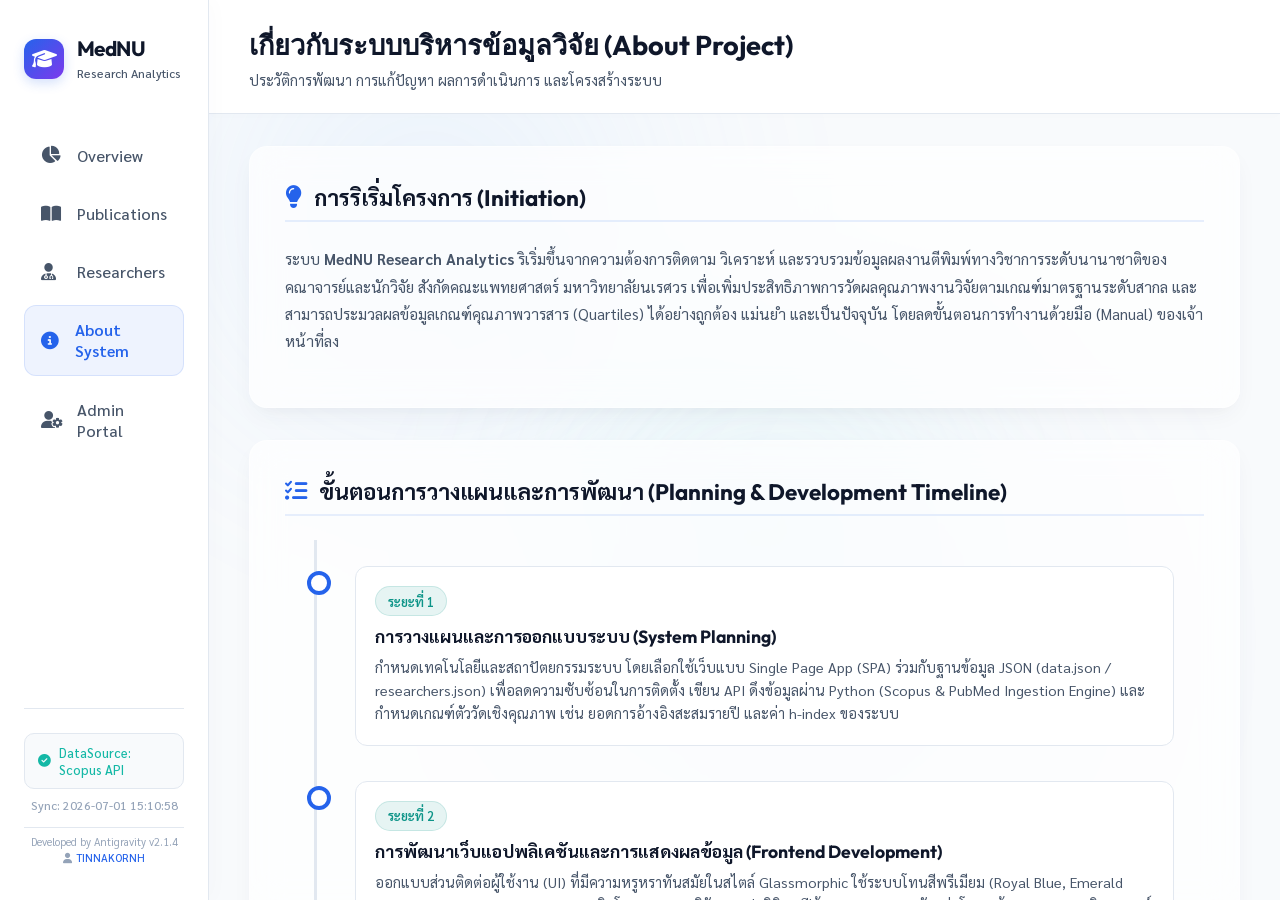
==== commit d71e616a: "Dynamically update Scopus Sync retrieved_at timestamp on about.html page" ====
--- a/about.html
+++ b/about.html
@@ -334,7 +334,29 @@
                     </ul>
                 </div>
 
-                <!-- Section 6: Sitemap -->
+                <!-- Section 6: Data Synchronization Guide -->
+                <div class="about-card">
+                    <div class="about-section-title">
+                        <i class="fa-solid fa-arrows-rotate"></i>
+                        <span>วิธีการประสานข้อมูลและอัปเดตระบบ (Data Synchronization Guide)</span>
+                    </div>
+                    <p style="font-size: 0.95rem; color: var(--text-secondary); line-height: 1.8; margin-bottom: 1rem;">
+                        เพื่อให้ฐานข้อมูลสิ่งพิมพ์และค่าการอ้างอิงอัปเดตอย่างสมบูรณ์ ถูกต้องครบถ้วน 100% ผู้ดูแลระบบโปรดดำเนินตามขั้นตอนประสานข้อมูลดังนี้:
+                    </p>
+                    <ul class="thai-list">
+                        <li><strong>การเข้าถึงเครือข่าย มน. (NU Network / VPN):</strong> การซิงก์ดึงข้อมูลจาก Scopus API จำเป็นต้องกระทำผ่าน IP Address ภายในเครือข่ายของมหาวิทยาลัยนเรศวร หรือต่อระบบ VPN มน. ไว้เท่านั้น</li>
+                        <li><strong>การเรียกใช้คำสั่งประสานข้อมูล (Sync Data):</strong>
+                            <ol style="margin-left: 1.2rem; margin-top: 0.25rem;">
+                                <li>ทำการเข้าสู่ระบบหน้า **Admin Portal** ([admin.html](admin.html))</li>
+                                <li>กดปุ่มสีเขียว **Sync from Scopus** ตรงแถบ Sidebar นำทางด้านล่างซ้าย</li>
+                                <li>ระบบหลังบ้านจะทำงานแบบ Background Task เรียกโปรแกรม `fetch_data.py` เพื่อประสานข้อมูลอัปเดตไฟล์ `data.json` ทันที</li>
+                            </ol>
+                        </li>
+                        <li><strong>การจัดเก็บไฟล์ฐานข้อมูลถาวร:</strong> ทุกครั้งที่มีการเพิ่ม แก้ไข หรือลบข้อมูลผู้วิจัยและสิ่งตีพิมพ์ด้วยมือ เจ้าหน้าที่ต้องกดปุ่ม **"Save to JSON Files"** เพื่อบันทึกข้อมูลเก็บลงในโฮสต์ระบบไฟล์ถาวร</li>
+                    </ul>
+                </div>
+
+                <!-- Section 7: Sitemap -->
                 <div class="about-card">
                     <div class="about-section-title">
                         <i class="fa-solid fa-sitemap"></i>
@@ -371,7 +393,7 @@
                     </div>
                 </div>
 
-                <!-- Section 7: Footnote Card -->
+                <!-- Section 8: Footnote Card -->
                 <div class="about-card" style="display: flex; justify-content: center; align-items: center; padding: 1.5rem; background: rgba(255, 255, 255, 0.75);">
                     <div style="text-align: center; max-width: 320px; width: 100%;">
                         <div style="font-size: 0.85rem; color: var(--text-muted); text-align: center; line-height: 1.6; width: 100%;">
@@ -383,5 +405,37 @@
             </div>
         </main>
     </div>
+    <!-- Inline script to load and display real-time dataset retrieved time -->
+    <script>
+        document.addEventListener('DOMContentLoaded', async () => {
+            const retrievedTimeEl = document.getElementById('retrieved-at');
+            const dataSourceBadge = document.getElementById('data-source-badge');
+            
+            try {
+                const response = await fetch('data.json');
+                if (response.ok) {
+                    const database = await response.json();
+                    if (retrievedTimeEl && database.retrieved_at) {
+                        retrievedTimeEl.textContent = `Sync: ${database.retrieved_at}`;
+                    }
+                    if (dataSourceBadge) {
+                        if (database.data_source === 'mock_data') {
+                            dataSourceBadge.innerHTML = `<i class="fa-solid fa-triangle-exclamation"></i> <span>DataSource: Sandbox Mode</span>`;
+                            dataSourceBadge.style.color = '#eab308';
+                            dataSourceBadge.style.background = '#f8fafc';
+                            dataSourceBadge.style.border = '1px solid var(--border-color)';
+                        } else {
+                            dataSourceBadge.innerHTML = `<i class="fa-solid fa-circle-check"></i> <span>DataSource: Scopus API</span>`;
+                            dataSourceBadge.style.color = '#14b8a6';
+                            dataSourceBadge.style.background = '#f8fafc';
+                            dataSourceBadge.style.border = '1px solid var(--border-color)';
+                        }
+                    }
+                }
+            } catch (err) {
+                console.error('Error fetching dynamic sync time in about.html:', err);
+            }
+        });
+    </script>
 </body>
 </html>
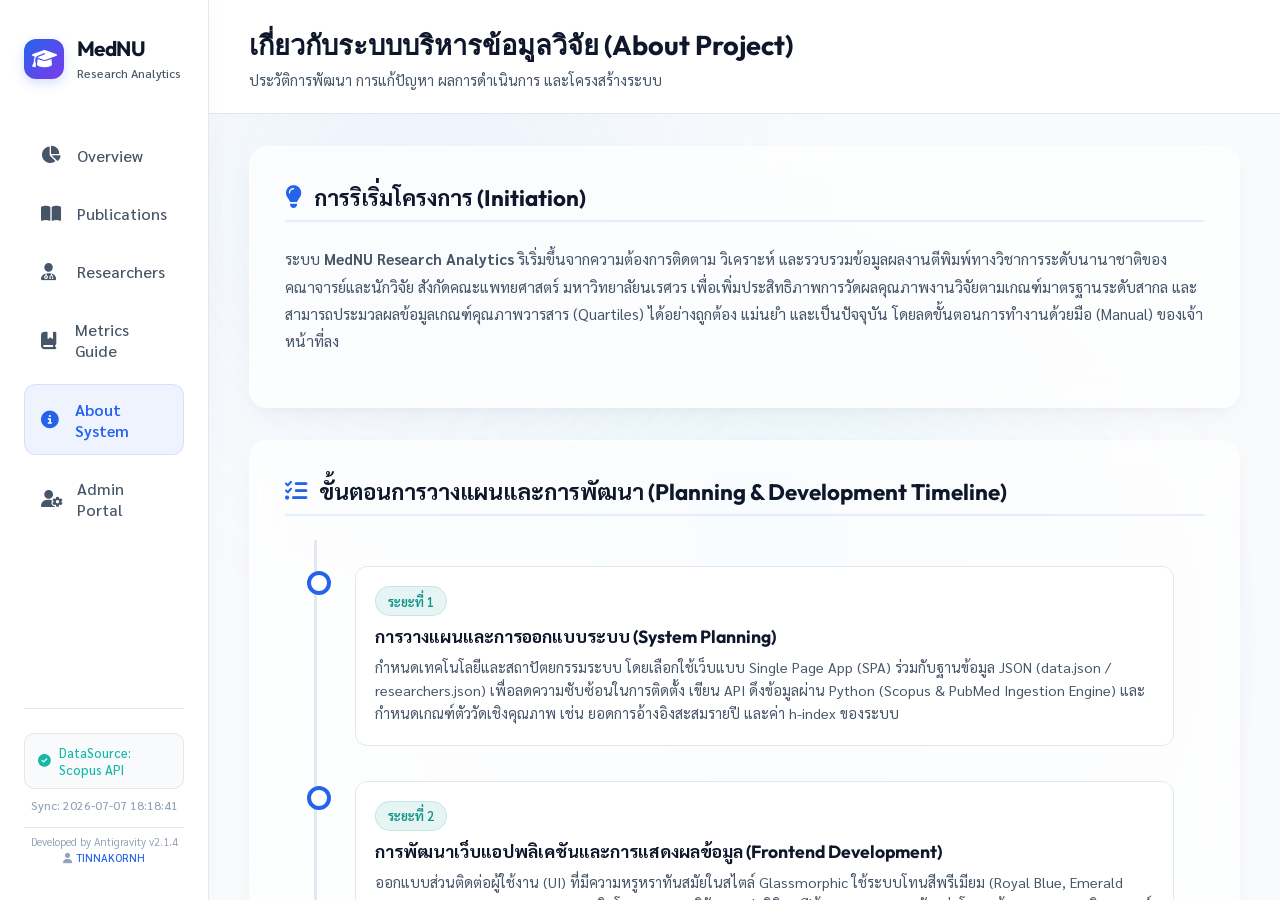
==== commit a8072446: "Create Metrics Guide page and integrate sidebar navigation links across all app screens" ====
--- a/about.html
+++ b/about.html
@@ -212,6 +212,10 @@
                     <i class="fa-solid fa-user-doctor"></i>
                     <span>Researchers</span>
                 </a>
+                <a href="glossary.html" class="nav-item">
+                    <i class="fa-solid fa-book-bookmark"></i>
+                    <span>Metrics Guide</span>
+                </a>
                 <a href="about.html" class="nav-item active">
                     <i class="fa-solid fa-circle-info"></i>
                     <span>About System</span>
@@ -303,8 +307,9 @@
                     <ul class="thai-list">
                         <li><strong>ปัญหาข้อมูล Quartiles ไม่สลับตาม Selector:</strong> ได้รับการแก้ไขโดยการแยกฟิลด์เก็บข้อมูล Quartiles แยกขาดจากกันในฐานข้อมูล JSON สำหรับวารสารทั้งสองรูปแบบ (`quartile_scopus` และ `quartile_scimago`) ทำให้ฝั่งเบราว์เซอร์สามารถดึงค่าเพื่อแสดงสถิติและเครื่องหมายติ๊กถูกได้สอดคล้องตามตัวเลือกอย่างสมบูรณ์แบบ</li>
                         <li><strong>ปัญหาตาราง Matrix รายงานล้นขอบจอ:</strong> แก้ไขโดยการใช้หลักการเขียนบรรณานุกรมมาตรฐาน โดยการยุบข้อมูล Volume, Issue, Art No., และ Pages เข้าไปไว้ในคอลัมน์ Source Title รวมถึงกรองให้แสดงผลเฉพาะ First Author และ Corresponding Author ช่วยลดความกว้างของตารางและแสดงผลได้อย่างเหมาะสม พร้อมระบบจัดระเบียบ CSS แบบ Scroll wrapper</li>
-                        <li><strong>ปัญหาข้อจำกัด API Key ภายนอกเน็ตเวิร์กมหาวิทยาลัย:</strong> เนื่องจาก Scopus API จะจำกัดสิทธิ์การขอข้อมูลหากดึงจากภายนอกไอพีมหาวิทยาลัย จึงได้จำกัดสิทธิ์การอัปเดตข้อมูล (Sync) ให้ทำได้เฉพาะในส่วนของ Admin Portal เพื่อให้ผู้ดูแลระบบที่เชื่อมต่อ NU Network หรือต่อ NU VPN เท่านั้นเป็นคนสั่งการดึงข้อมูล ส่วนหน้า Dashboard บุคคลทั่วไปได้เปลี่ยนปุ่มให้ทำหน้าที่รีเฟรชหน้าจอ (UI Refresh) แทน เพื่อความปลอดภัยของข้อมูลและรักษาความสมบูรณ์ 100% ของข้อมูลระบบ</li>
+                        <li><strong>ปัญหาข้อจำกัด API Key ภายนอกเน็ตเวิร์กมหาวิทยาลัย:</strong> เนื่องจาก Scopus API จะจำกัดสิทธิ์การขอข้อมูลหากดึงจากภายนอกไอพีมหาวิทยาลัย จึงได้จำกัดสิทธิ์การอัปเดตข้อมูล (Sync) ให้ทำได้เฉพาะในส่วน of Admin Portal เพื่อให้ผู้ดูแลระบบที่เชื่อมต่อ NU Network หรือต่อ NU VPN เท่านั้นเป็นคนสั่งการดึงข้อมูล ส่วนหน้า Dashboard บุคคลทั่วไปได้เปลี่ยนปุ่มให้ทำหน้าที่รีเฟรชหน้าจอ (UI Refresh) แทน เพื่อความปลอดภัยของข้อมูลและรักษาความสมบูรณ์ 100% ของข้อมูลระบบ</li>
                         <li><strong>การรักษาความปลอดภัยของบัญชีผู้ใช้ใน Footnote:</strong> ทำการถอนข้อความระบุชื่อบัญชีตรงๆ (Account:) ออกเพื่อความปลอดภัยจากการอ่านข้อมูลหน้าจอ และทดแทนด้วยไอคอนสัญลักษณ์ระบุตัวตนบุคคลเพื่อความเป็นระเบียบและเป็นสากล</li>
+                        <li><strong>การกรองรายชื่ออาจารย์และบทความวิจัยนอกสังกัด:</strong> ทำการตรวจสอบความถูกต้องของการสังกัดสถาบัน และนำรายชื่อนักวิจัยที่ไม่ได้สังกัดคณะแพทยศาสตร์ มน. จำนวน 29 ท่านออกอย่างเป็นระบบ พร้อมทั้งกรองบทความวิจัยที่เกี่ยวข้องของกลุ่มนี้ออกจำนวน 378 รายการ เพื่อไม่ให้ยอดสถิติปะปนกับเกณฑ์ของคณะแพทยศาสตร์จริง</li>
                     </ul>
                 </div>
 
@@ -315,7 +320,7 @@
                         <span>ผลการดำเนินการปัจจุบัน (Project Outcomes)</span>
                     </div>
                     <ul class="thai-list">
-                        <li><strong>ยอดข้อมูลสิ่งพิมพ์สะสม:</strong> ระบบรองรับและจัดแสดงสถิติงานวิจัยสะสมของคณะแพทยศาสตร์มากกว่า 870 รายการ พร้อมประมวลผลคำนวณ h-index แบบเรียลไทม์บนหน้าจอ Dashboard</li>
+                        <li><strong>ยอดข้อมูลสิ่งพิมพ์สะสมคณะแพทยศาสตร์:</strong> ระบบจัดเก็บและแสดงสถิติงานวิจัยที่ตรวจสอบสังกัดคณะแพทย์ มน. ถูกต้องสมบูรณ์จำนวน **515 รายการ** จากทำเนียบรายชื่ออาจารย์แพทย์ทั้งหมด **212 ท่าน** พร้อมประมวลผลคำนวณ h-index แบบเรียลไทม์บนหน้าจอ Dashboard</li>
                         <li><strong>เวอร์ชันที่เสถียรและระบบซอร์สโค้ด:</strong> พัฒนาเสร็จสิ้นบนโครงสร้างระบบเวอร์ชันเสถียร <strong>v2.1.4 Stable</strong> และอัปโหลดไฟล์โปรเจกต์ทั้งหมดขึ้นเก็บรักษาบน GitHub Repository เรียบร้อยแล้ว</li>
                         <li><strong>การประมวลรายงานเพื่อส่งต่อผู้บริหาร:</strong> ตารางรายงาน Reports Matrix มีความพร้อม 100% ในการจัดทำสเปรดชีตวิเคราะห์และดาวน์โหลดข้อมูลในรูปแบบ CSV (Excel) เพื่อใช้เสนอผู้บริหารคณะแพทยศาสตร์ได้ทันที</li>
                     </ul>
@@ -353,10 +358,38 @@
                             </ol>
                         </li>
                         <li><strong>การจัดเก็บไฟล์ฐานข้อมูลถาวร:</strong> ทุกครั้งที่มีการเพิ่ม แก้ไข หรือลบข้อมูลผู้วิจัยและสิ่งตีพิมพ์ด้วยมือ เจ้าหน้าที่ต้องกดปุ่ม **"Save to JSON Files"** เพื่อบันทึกข้อมูลเก็บลงในโฮสต์ระบบไฟล์ถาวร</li>
-                    </ul>
-                </div>
-
-                <!-- Section 7: Sitemap -->
+                        <li><strong>นโยบายข้อมูลคณาจารย์ผู้พ้นสภาพ/ลาออก (Resigned/Inactive):</strong>
+                            หากปรับสถานะนักวิจัยเป็น <code>Resigned</code> หรือ <code>Inactive</code>:
+                            <ul style="margin-left: 1.2rem; margin-top: 0.25rem; list-style-type: circle;">
+                                <li><strong>การคัดกรองข้อมูลซิงก์ (Sync Filter):</strong> ระบบจะดึงและยอมรับเฉพาะบทความตีพิมพ์ภายใต้สังกัด <em>"Faculty of Medicine"</em> หรือ <em>"Naresuan University Hospital"</em> เท่านั้น บทความวิจัยในสถาบันใหม่ของอาจารย์ท่านนั้นจะถูกปฏิเสธและไม่นำเข้าระบบโดยอัตโนมัติ</li>
+                                <li><strong>การกรองการแสดงผล (User Visibility):</strong> รายชื่อผู้วิจัยจะถูกซ่อนจากหน้ารวมทำเนียบนักวิจัยบน Dashboard แต่ข้อมูลบทความประวัติศาสตร์ในอดีตจะยังคงถูกรวบรวมในการคำนวณสถิติและตัวชี้วัด KPI ของคณะแพทย์ มน. เพื่อความสมบูรณ์ในการวางแผนยุทธศาสตร์ย้อนหลัง</li>
+                            </ul>
+                        </li>
+                    </ul>
+                </div>
+
+                <!-- Section 7: Database Structure & Connections -->
+                <div class="about-card">
+                    <div class="about-section-title">
+                        <i class="fa-solid fa-database"></i>
+                        <span>โครงสร้างฐานข้อมูลและแหล่งเชื่อมโยงข้อมูล (Database Structure & APIs)</span>
+                    </div>
+                    <p style="font-size: 0.95rem; color: var(--text-secondary); line-height: 1.8; margin-bottom: 1rem;">
+                        ระบบรวบรวมและวิเคราะห์ข้อมูลผ่านการทำงานร่วมกันระหว่างฐานข้อมูลท้องถิ่นและ API ดึงข้อมูลภายนอก ดังนี้:
+                    </p>
+                    <h4 style="font-size: 1rem; color: var(--text-primary); margin-top: 1rem; margin-bottom: 0.5rem; font-weight: 700;"><i class="fa-solid fa-folder-open" style="color: #ea580c; margin-right: 0.4rem;"></i>ฐานข้อมูลภายในระบบ (Internal JSON Databases):</h4>
+                    <ul class="thai-list" style="margin-bottom: 1rem;">
+                        <li><strong>researchers.json:</strong> ฐานข้อมูลทำเนียบรายชื่อคณาจารย์และนักวิจัยคณะแพทยศาสตร์ มน. จัดเก็บข้อมูลสังกัดแผนก รหัส Scopus ID และคำสืบค้นเฉพาะ</li>
+                        <li><strong>data.json:</strong> ฐานข้อมูลจัดเก็บรายละเอียดบทความวิจัยทั้งหมด ยอดการอ้างอิง ค่า Quartiles และข้อมูลบรรณานุกรมเชิงลึก โดยทำหน้าที่เป็นหน่วยเก็บข้อมูลชั่วคราว (Cache Database)</li>
+                    </ul>
+                    <h4 style="font-size: 1rem; color: var(--text-primary); margin-top: 1rem; margin-bottom: 0.5rem; font-weight: 700;"><i class="fa-solid fa-globe" style="color: #2563eb; margin-right: 0.4rem;"></i>แหล่งข้อมูลวิจัยภายนอก (External Resource APIs):</h4>
+                    <ul class="thai-list">
+                        <li><strong>Scopus API (Elsevier):</strong> แหล่งข้อมูลหลักสำหรับดึงรายชื่อบทความที่ถูกจัดดัชนี (Indexed Publications) ยอดจำนวนการอ้างอิงสะสม และข้อมูลระดับชั้นวารสาร (Quartiles)</li>
+                        <li><strong>PubMed API (NCBI Entrez):</strong> ฐานข้อมูลเปรียบเทียบในแวดวงวิทยาศาสตร์การแพทย์เพื่อเติมเต็มส่วนของข้อมูลที่ขาดหายหรือตรวจสอบความถูกต้อง</li>
+                    </ul>
+                </div>
+
+                <!-- Section 8: Sitemap -->
                 <div class="about-card">
                     <div class="about-section-title">
                         <i class="fa-solid fa-sitemap"></i>
@@ -393,7 +426,7 @@
                     </div>
                 </div>
 
-                <!-- Section 8: Footnote Card -->
+                <!-- Section 9: Footnote Card -->
                 <div class="about-card" style="display: flex; justify-content: center; align-items: center; padding: 1.5rem; background: rgba(255, 255, 255, 0.75);">
                     <div style="text-align: center; max-width: 320px; width: 100%;">
                         <div style="font-size: 0.85rem; color: var(--text-muted); text-align: center; line-height: 1.6; width: 100%;">
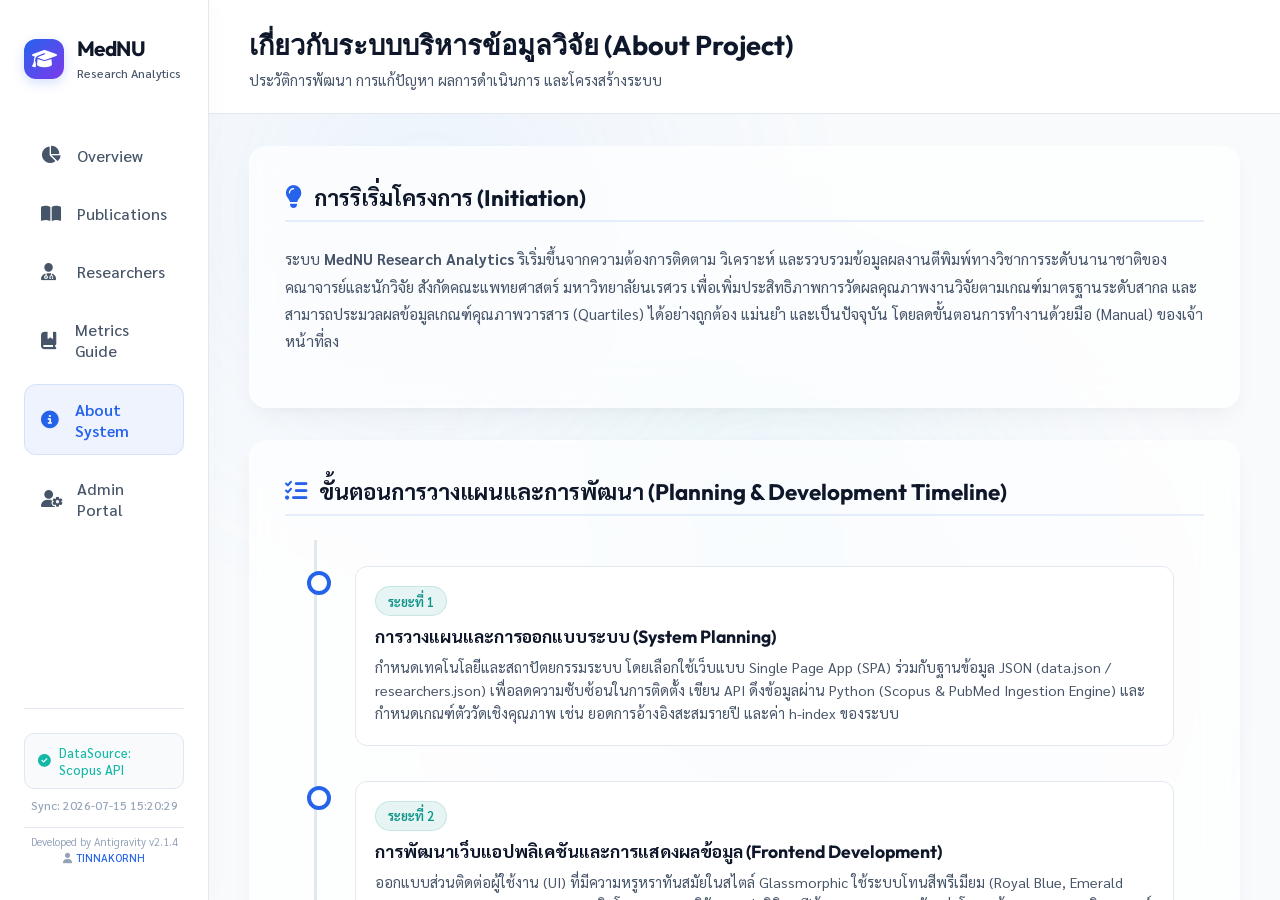
==== commit 85486b27: "Update About System page to document Resigned Filters, PubMed merging, and WoS integration" ====
--- a/about.html
+++ b/about.html
@@ -310,6 +310,9 @@
                         <li><strong>ปัญหาข้อจำกัด API Key ภายนอกเน็ตเวิร์กมหาวิทยาลัย:</strong> เนื่องจาก Scopus API จะจำกัดสิทธิ์การขอข้อมูลหากดึงจากภายนอกไอพีมหาวิทยาลัย จึงได้จำกัดสิทธิ์การอัปเดตข้อมูล (Sync) ให้ทำได้เฉพาะในส่วน of Admin Portal เพื่อให้ผู้ดูแลระบบที่เชื่อมต่อ NU Network หรือต่อ NU VPN เท่านั้นเป็นคนสั่งการดึงข้อมูล ส่วนหน้า Dashboard บุคคลทั่วไปได้เปลี่ยนปุ่มให้ทำหน้าที่รีเฟรชหน้าจอ (UI Refresh) แทน เพื่อความปลอดภัยของข้อมูลและรักษาความสมบูรณ์ 100% ของข้อมูลระบบ</li>
                         <li><strong>การรักษาความปลอดภัยของบัญชีผู้ใช้ใน Footnote:</strong> ทำการถอนข้อความระบุชื่อบัญชีตรงๆ (Account:) ออกเพื่อความปลอดภัยจากการอ่านข้อมูลหน้าจอ และทดแทนด้วยไอคอนสัญลักษณ์ระบุตัวตนบุคคลเพื่อความเป็นระเบียบและเป็นสากล</li>
                         <li><strong>การกรองรายชื่ออาจารย์และบทความวิจัยนอกสังกัด:</strong> ทำการตรวจสอบความถูกต้องของการสังกัดสถาบัน และนำรายชื่อนักวิจัยที่ไม่ได้สังกัดคณะแพทยศาสตร์ มน. จำนวน 29 ท่านออกอย่างเป็นระบบ พร้อมทั้งกรองบทความวิจัยที่เกี่ยวข้องของกลุ่มนี้ออกจำนวน 378 รายการ เพื่อไม่ให้ยอดสถิติปะปนกับเกณฑ์ของคณะแพทยศาสตร์จริง</li>
+                        <li><strong>การคัดกรองอาจารย์พ้นสภาพ/ลาออก (Resigned/Inactive Filter):</strong> พัฒนาระบบคัดกรองอาจารย์แพทย์ที่ย้ายสังกัดหรือเกษียณอายุการทำงานให้อยู่ในสถานะ "Resigned" โดยรายชื่อจะถูกซ่อนออกจากหน้ารวมคณาจารย์แพทย์ปัจจุบันเพื่อความเป็นปัจจุบัน แต่ข้อมูลประวัติผลงานตีพิมพ์เดิมของท่านจะยังคงถูกรวบรวมคำนวณไว้ในยอดรวมของสถาบัน และสำหรับบทความใหม่ๆ จะถูกกรองออกโดยอัตโนมัติหากสังกัดของบทความนั้นไม่ได้ระบุถึงคณะแพทยศาสตร์ มหาวิทยาลัยนเรศวร</li>
+                        <li><strong>การผสานข้อมูลและลดยอดผลงานซ้ำซ้อนของ Scopus และ PubMed (Smart Merge):</strong> รวมพลังการดึงข้อมูลจาก API ของทั้งฝั่ง Scopus และ PubMed เข้ามารวบรวมในฐานข้อมูลเดียวกัน โดยพัฒนาตรรกะการตรวจสอบค่า DOI/Title เพื่อควบรวมผลงานวิจัยเดียวกันจากสองค่ายเข้าไว้ด้วยกันอย่างเป็นระบบ และระบุแหล่งที่มาควบคู่ผ่านป้ายสัญลักษณ์แท็กฐานข้อมูลบนหน้าจออย่างสวยงาม</li>
+                        <li><strong>การออกแบบและเชื่อมต่อระบบฐานข้อมูล Web of Science (WoS):</strong> พัฒนาเลย์เอาต์การแสดงผลและ CSS สไตล์สากลธีมสีส้มพรีเมียมให้รองรับแท็ก WoS รวมถึงอัปเกรดหน้า Admin Portal ให้มีปุ่มติ๊กเลือกฐานข้อมูล WoS เพื่อให้เจ้าหน้าที่สามารถเพิ่มหรือสลับเปลี่ยนประเภทแหล่งอ้างอิงและจัดการข้อมูลบทความวิจัยที่มาจาก WoS ได้อย่างครบถ้วนปลอดภัย</li>
                     </ul>
                 </div>
 
--- a/styles.css
+++ b/styles.css
@@ -919,6 +919,12 @@
     border: 1px solid rgba(13, 148, 136, 0.2);
 }
 
+.db-badge-wos {
+    background: rgba(249, 115, 22, 0.1);
+    color: #f97316;
+    border: 1px solid rgba(249, 115, 22, 0.2);
+}
+
 /* Print Layout Stylings for PDF Export */
 @media print {
     body, html {
